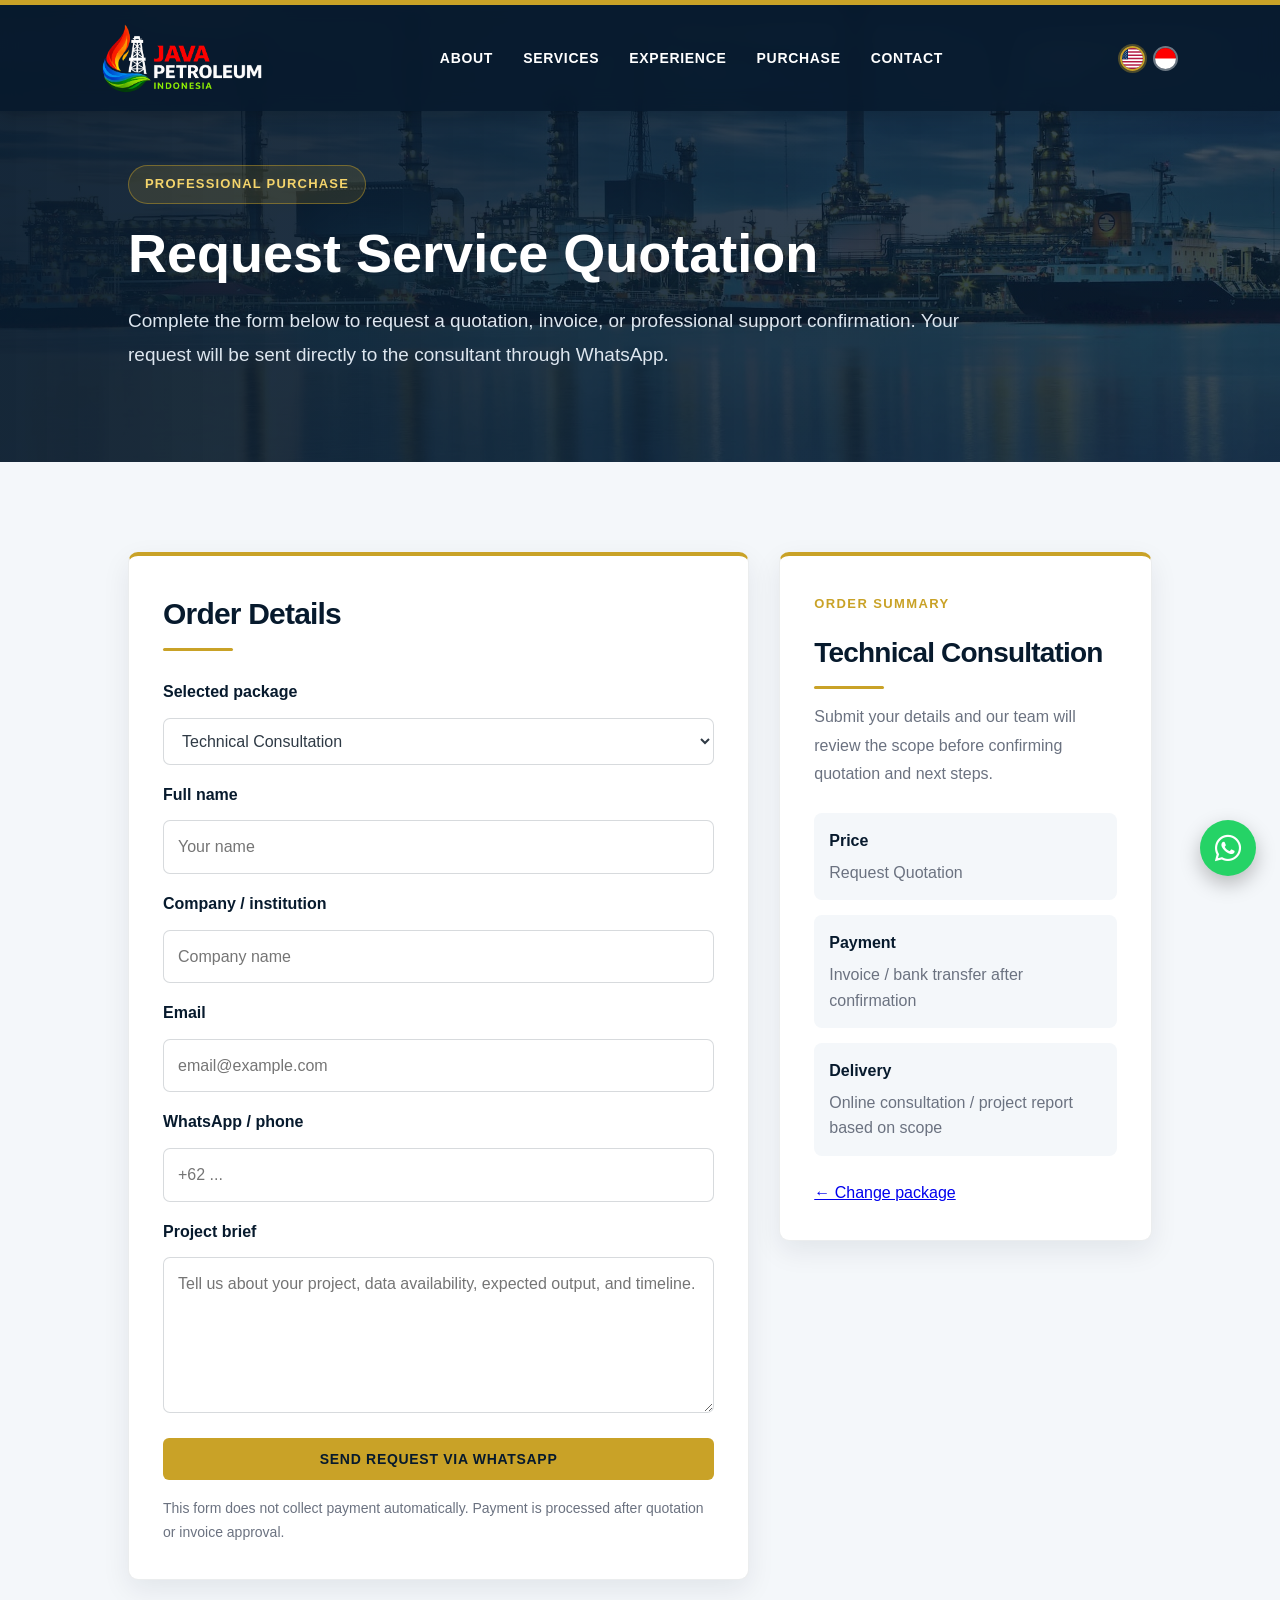
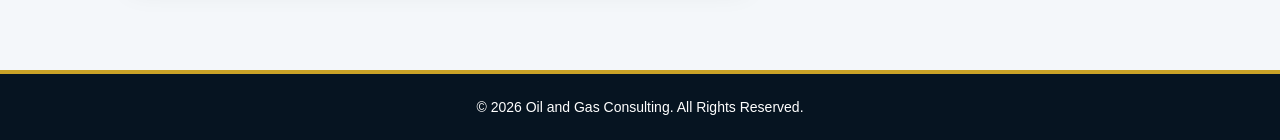
==== checkout.html @ 09db1e5b "Add files via upload" ====
<!DOCTYPE html>
<html lang="en">

<head>
    <meta charset="UTF-8">

    <title>Professional Purchase | Oil and Gas Consulting</title>

    <link rel="icon" type="image/png" href="css/assets/logotest.png">

    <meta name="viewport" content="width=device-width, initial-scale=1.0">

    <meta name="description"
        content="Request professional oil and gas consulting services, software support, quotation, or invoice confirmation.">

    <!-- FONT AWESOME -->
    <link rel="stylesheet"
        href="https://cdnjs.cloudflare.com/ajax/libs/font-awesome/6.5.1/css/all.min.css">

    <!-- CSS -->
    <link rel="stylesheet" href="css/style.css">
</head>

<body class="checkout-page">

    <!-- NAVBAR -->
    <nav id="navbar">

        <div class="logo">
            <a href="index.html" aria-label="Back to Home">
                <img src="css/assets/logotest2.png" alt="Java Petroleum Indonesia Logo">
            </a>
        </div>

        <ul id="navMenu">
            <li><a href="index.html#about" data-i18n="nav_about">About</a></li>
            <li><a href="index.html#services" data-i18n="nav_services">Services</a></li>
            <li><a href="index.html#experience" data-i18n="nav_experience">Experience</a></li>
            <li><a href="index.html#purchase" data-i18n="nav_purchase">Purchase</a></li>
            <li><a href="index.html#contact" data-i18n="nav_contact">Contact</a></li>
        </ul>

        <div class="nav-actions">
            <div class="lang-switcher">
                <button class="lang-btn active" data-lang="en" type="button" aria-label="English">
                    <img src="css/assets/us_flag_logo.png" alt="English Flag">
                </button>

                <button class="lang-btn" data-lang="id" type="button" aria-label="Bahasa Indonesia">
                    <img src="css/assets/id_flag_logo.png" alt="Indonesia Flag">
                </button>
            </div>

            <button class="menu-toggle" id="menuToggle" type="button" aria-label="Open navigation menu"
                aria-expanded="false">
                <i class="fa-solid fa-bars"></i>
            </button>
        </div>

    </nav>

    <!-- CHECKOUT HERO -->
    <header class="checkout-hero">
        <div class="checkout-hero-content">
            <span class="hero-label" data-i18n="checkout_label">Professional Purchase</span>

            <h1 data-i18n="checkout_title">Request Service Quotation</h1>

            <p data-i18n="checkout_desc">
                Complete the form below to request a quotation, invoice, or professional support confirmation.
                Your request will be sent directly to the consultant through WhatsApp.
            </p>
        </div>
    </header>

    <main>

        <section class="checkout-section">

            <div class="checkout-layout">

                <div class="checkout-card form-card">
                    <h2 data-i18n="checkout_form_title">Order Details</h2>

                    <form id="checkoutForm" class="checkout-form">

                        <label for="checkoutPlan" data-i18n="checkout_plan_label">Selected package</label>
                        <select id="checkoutPlan" name="plan" required>
                            <option value="consultation" data-i18n="checkout_option_consultation">Technical Consultation</option>
                            <option value="economic" data-i18n="checkout_option_economic">Economic Evaluation</option>
                            <option value="integrated" data-i18n="checkout_option_integrated">Integrated Advisory</option>
                            <option value="psc-software-support" data-i18n="checkout_option_psc">PSC Economic Software Support</option>
                            <option value="well-log-support" data-i18n="checkout_option_welllog">Well Log Display Software Support</option>
                        </select>

                        <label for="clientName" data-i18n="checkout_name_label">Full name</label>
                        <input type="text" id="clientName" name="clientName" placeholder="Your name" data-i18n-placeholder="checkout_name_placeholder" required>

                        <label for="companyName" data-i18n="checkout_company_label">Company / institution</label>
                        <input type="text" id="companyName" name="companyName" placeholder="Company name" data-i18n-placeholder="checkout_company_placeholder">

                        <label for="clientEmail" data-i18n="checkout_email_label">Email</label>
                        <input type="email" id="clientEmail" name="clientEmail" placeholder="email@example.com" required>

                        <label for="clientPhone" data-i18n="checkout_phone_label">WhatsApp / phone</label>
                        <input type="tel" id="clientPhone" name="clientPhone" placeholder="+62 ..." required>

                        <label for="projectBrief" data-i18n="checkout_brief_label">Project brief</label>
                        <textarea id="projectBrief" name="projectBrief" rows="5" placeholder="Tell us about your project, data availability, expected output, and timeline." data-i18n-placeholder="checkout_brief_placeholder" required></textarea>

                        <button type="submit" class="btn btn-primary checkout-submit" data-i18n="checkout_submit">
                            Send Request via WhatsApp
                        </button>

                        <p class="form-note" data-i18n="checkout_form_note">
                            This form does not collect payment automatically. Payment is processed after quotation or invoice approval.
                        </p>

                    </form>
                </div>

                <aside class="checkout-card summary-card">
                    <span class="section-label" data-i18n="checkout_summary_label">Order Summary</span>

                    <h2 id="checkoutSummaryTitle">Technical Consultation</h2>

                    <p id="checkoutSummaryDesc" data-i18n="checkout_summary_desc">
                        Submit your details and our team will review the scope before confirming quotation and next steps.
                    </p>

                    <div class="summary-list">
                        <div>
                            <strong data-i18n="checkout_summary_price_label">Price</strong>
                            <span id="checkoutPrice" data-i18n="package_price_quote">Request Quotation</span>
                        </div>

                        <div>
                            <strong data-i18n="checkout_summary_payment_label">Payment</strong>
                            <span data-i18n="checkout_summary_payment">Invoice / bank transfer after confirmation</span>
                        </div>

                        <div>
                            <strong data-i18n="checkout_summary_delivery_label">Delivery</strong>
                            <span data-i18n="checkout_summary_delivery">Online consultation / project report based on scope</span>
                        </div>
                    </div>

                    <a href="index.html#purchase" class="back-link" data-i18n="checkout_change_package">
                        ← Change package
                    </a>
                </aside>

            </div>

        </section>

    </main>

    <!-- FLOATING WHATSAPP -->
    <a href="https://wa.me/6285714393515?text=Hello%2C%20I%20would%20like%20to%20discuss%20an%20oil%20and%20gas%20consulting%20project."
        class="whatsapp-float" target="_blank" aria-label="Chat on WhatsApp">
        <i class="fa-brands fa-whatsapp"></i>
    </a>

    <!-- FOOTER -->
    <footer>
        <p>
            © <span id="currentYear">2026</span>
            <span data-i18n="footer_rights">Oil and Gas Consulting. All Rights Reserved.</span>
        </p>
    </footer>

    <!-- JS -->
    <script src="js/script.js"></script>

</body>

</html>
---- css/style.css ----
/* =========================
   RESET & ROOT
========================= */

:root {
    --primary: #071A2D;
    --secondary: #0E5E9C;
    --accent: #C9A227;
    --light: #F4F7FA;
    --soft-blue: #EAF1F8;
    --white: #ffffff;
    --text: #2F3A45;
    --muted: #6B7280;
}

* {
    margin: 0;
    padding: 0;
    box-sizing: border-box;
}

html {
    scroll-behavior: smooth;
}

body {
    font-family: 'Segoe UI', sans-serif;
    background: var(--light);
    color: var(--text);
    line-height: 1.6;
    overflow-x: hidden;
}

section {
    padding: 100px 10%;
    scroll-margin-top: 130px;
}

section h2 {
    color: var(--primary);
    font-size: 38px;
    letter-spacing: -0.8px;
    margin-bottom: 25px;
    position: relative;
}

section h2::after {
    content: "";
    display: block;
    width: 86px;
    height: 3px;
    background: var(--accent);
    margin-top: 12px;
    border-radius: 10px;
}

/* =========================
   NAVBAR
========================= */

#navbar {
    position: fixed;
    top: 0;
    left: 0;
    width: 100%;

    background: rgba(7, 26, 45, 0.88);
    backdrop-filter: blur(10px);

    border-top: 5px solid var(--accent);
    box-shadow: 0 4px 18px rgba(0, 0, 0, 0.18);

    z-index: 1000;

    padding: 18px 8%;

    display: flex;
    justify-content: space-between;
    align-items: center;

    transition: all 0.4s ease;
}

#navbar:hover {
    background: rgba(7, 26, 45, 0.95);
}

#navbar.sticky {
    padding: 8px 2%;
    background: rgba(7, 26, 45, 0.62);
    backdrop-filter: blur(0px);
    box-shadow: 0 4px 18px rgba(0, 0, 0, 0.18);
}

#navbar.sticky:hover {
    background: rgba(7, 26, 45, 0.85);
}

/* LOGO */

.logo {
    display: flex;
    align-items: center;
    flex-shrink: 0;
}

.logo img {
    height: 70px;
    width: auto;
    display: block;
    transition: 0.3s;
}

#navbar.sticky .logo img {
    height: 58px;
}

/* MENU */

#navMenu {
    display: flex;
    align-items: center;
    justify-content: center;
    gap: 30px;

    list-style: none;

    flex: 1;
}

#navMenu li {
    list-style: none;
    position: relative;
}

#navMenu a {
    position: relative;

    color: white;

    text-decoration: none;
    font-size: 14px;
    font-weight: 600;

    text-transform: uppercase;
    letter-spacing: 0.7px;

    transition: 0.3s;
}

#navMenu a::after {
    content: "";
    position: absolute;

    left: 0;
    bottom: -6px;

    width: 0;
    height: 2px;

    background: var(--accent);

    transition: 0.3s;
}

#navMenu a:hover::after,
#navMenu a.active::after {
    width: 100%;
}

#navMenu a:hover,
#navMenu a.active {
    color: var(--accent);
}

/* NAVBAR DROPDOWN */

.nav-dropdown {
    position: relative;
}

.dropdown-toggle {
    display: flex;
    align-items: center;
    gap: 7px;
}

.dropdown-toggle i {
    font-size: 11px;
    transition: 0.3s ease;
}

.dropdown-menu {
    position: absolute;

    top: calc(100% + 16px);
    left: 50%;

    min-width: 230px;

    background: rgba(7, 26, 45, 0.97);

    border-top: 3px solid var(--accent);
    border-radius: 8px;

    box-shadow: 0 12px 28px rgba(0, 0, 0, 0.25);

    list-style: none;

    padding: 10px 0;

    opacity: 0;
    visibility: hidden;
    pointer-events: none;

    transform: translateX(-50%) translateY(10px);

    transition: 0.3s ease;

    z-index: 1002;
}

.nav-dropdown:hover .dropdown-menu,
.nav-dropdown:focus-within .dropdown-menu {
    opacity: 1;
    visibility: visible;
    pointer-events: auto;

    transform: translateX(-50%) translateY(0);
}

.nav-dropdown:hover .dropdown-toggle i,
.nav-dropdown:focus-within .dropdown-toggle i {
    transform: rotate(180deg);
}

.dropdown-menu li {
    width: 100%;
}

.dropdown-menu a {
    display: block;

    padding: 12px 18px;

    color: white;

    font-size: 13px;
    font-weight: 600;

    text-transform: none;
    letter-spacing: 0.3px;

    white-space: nowrap;

    transition: 0.3s ease;
}

.dropdown-menu a::after {
    display: none !important;
}

.dropdown-menu a:hover {
    background: rgba(255, 255, 255, 0.08);
    color: var(--accent);
}

/* NAV ACTIONS */

.nav-actions {
    display: flex;
    align-items: center;
    gap: 12px;
    flex-shrink: 0;
}

/* LANGUAGE SWITCHER */

.lang-switcher {
    display: flex;
    align-items: center;
    gap: 8px;
}

.lang-btn {
    width: 25px;
    height: 25px;

    padding: 0;

    border: 2px solid rgba(255, 255, 255, 0.35);
    background: rgba(255, 255, 255, 0.08);

    border-radius: 50%;

    cursor: pointer;

    display: flex;
    align-items: center;
    justify-content: center;

    overflow: hidden;

    transition: 0.3s ease;
}

.lang-btn img {
    width: 100%;
    height: 100%;
    object-fit: cover;
    display: block;
}

.lang-btn:hover {
    transform: translateY(-2px);
    border-color: var(--accent);
}

.lang-btn.active {
    border-color: var(--accent);
    box-shadow: 0 0 0 2px rgba(201, 162, 39, 0.35);
}

/* MENU TOGGLE */

.menu-toggle {
    display: none;

    background: none;
    border: none;

    color: white;
    font-size: 26px;

    cursor: pointer;
}

/* =========================
   HERO
========================= */

.hero {
    background:
        linear-gradient(
            90deg,
            rgba(7, 26, 45, 0.92) 0%,
            rgba(7, 26, 45, 0.78) 45%,
            rgba(7, 26, 45, 0.45) 100%
        ),
        url('assets/header.jpg');

    background-size: cover;
    background-position: center;
    background-repeat: no-repeat;

    min-height: 100vh;

    display: flex;
    justify-content: flex-start;
    align-items: center;

    text-align: left;

    color: white;

    padding: 160px 10% 80px;

    opacity: 0;
    transform: translateY(40px);

    transition: 1.2s ease;
}

body.loaded .hero {
    opacity: 1;
    transform: translateY(0);
}

.hero-content {
    max-width: 780px;
}

.hero-label {
    display: inline-block;

    margin-bottom: 18px;

    padding: 8px 16px;

    background: rgba(201, 162, 39, 0.14);
    color: #F4D46B;

    border: 1px solid rgba(201, 162, 39, 0.45);
    border-radius: 50px;

    font-size: 13px;
    font-weight: 700;

    text-transform: uppercase;
    letter-spacing: 1.2px;
}

.hero h1 {
    font-size: 60px;
    line-height: 1.12;
    margin-bottom: 24px;
    font-weight: 700;

    text-shadow: 0 4px 15px rgba(0, 0, 0, 0.4);
}

.hero p {
    max-width: 720px;

    font-size: 21px;
    line-height: 1.8;

    color: #DDE6EF;
}

/* =========================
   BUTTONS
========================= */

.hero-buttons {
    margin-top: 35px;

    display: flex;
    justify-content: flex-start;
    gap: 18px;
    flex-wrap: wrap;
}

.btn {
    display: inline-block;

    padding: 13px 26px;

    border-radius: 6px;

    text-decoration: none;
    font-size: 14px;
    font-weight: 700;

    text-transform: uppercase;
    letter-spacing: 0.7px;

    transition: 0.3s;
}

.btn-primary {
    background: var(--accent);
    color: var(--primary);
}

.btn-primary:hover {
    background: #E0B93D;
    color: var(--primary);
    transform: translateY(-3px);
}

.btn-outline {
    border: 1.5px solid rgba(255, 255, 255, 0.85);
    color: white;
}

.btn-outline:hover {
    background: white;
    color: var(--primary);
    transform: translateY(-3px);
}

/* =========================
   ABOUT
========================= */

#about p {
    max-width: 1100px;

    font-size: 18px;
    line-height: 1.9;

    margin-bottom: 25px;

    color: #444;
}

.corporate-highlight {
    display: grid;
    grid-template-columns: repeat(3, 1fr);

    gap: 24px;

    margin-top: 40px;
}

.corporate-highlight div {
    background: white;

    padding: 28px;

    border-radius: 8px;

    border-top: 4px solid var(--accent);

    box-shadow: 0 8px 24px rgba(7, 26, 45, 0.08);
}

.corporate-highlight h3 {
    color: var(--primary);
    margin-bottom: 12px;
    font-size: 20px;
}

.corporate-highlight p {
    font-size: 16px !important;
    line-height: 1.8 !important;
    margin-bottom: 0 !important;
    color: var(--muted) !important;
}

/* =========================
   SERVICES
========================= */

.services {
    display: grid;

    grid-template-columns: repeat(auto-fit, minmax(280px, 1fr));

    gap: 30px;

    margin-top: 40px;
}

.card {
    background: #fff;

    padding: 35px 30px;

    border-radius: 8px;

    border: 1px solid rgba(7, 26, 45, 0.08);
    border-top: 4px solid var(--secondary);

    box-shadow: 0 8px 24px rgba(7, 26, 45, 0.08);

    transition: 0.4s ease;

    opacity: 0;
    transform: translateY(40px);
}

.card.show {
    opacity: 1;
    transform: translateY(0);
}

.card:hover {
    transform: translateY(-8px);
    box-shadow: 0 14px 32px rgba(7, 26, 45, 0.12);
}

.icon {
    font-size: 46px;

    color: var(--secondary);

    margin-bottom: 20px;

    transition: 0.3s;
}

.card:hover .icon {
    transform: scale(1.08);
}

.card h3 {
    color: var(--primary);

    margin-bottom: 15px;

    line-height: 1.4;

    font-size: 21px;
}

.card p {
    line-height: 1.8;
    color: var(--muted);

    margin-bottom: 15px;
}

.card ul {
    padding-left: 18px;
}

.card li {
    margin-bottom: 10px;
}

.card li a {
    color: var(--secondary);

    text-decoration: none;

    font-weight: 600;

    transition: 0.3s;
}

.card li a:hover {
    text-decoration: underline;
}

/* =========================
   EXPERIENCE
========================= */

#experience p {
    font-size: 18px;

    line-height: 1.9;

    max-width: 1000px;

    color: #444;
}

/* =========================
   CONTACT
========================= */

.contact-box {
    background: white;

    padding: 35px;

    border-radius: 8px;

    box-shadow: 0 5px 20px rgba(0, 0, 0, 0.08);

    max-width: 650px;

    transition: 0.3s;
}

.contact-box:hover {
    transform: translateY(-5px);
}

.contact-box p {
    margin-bottom: 18px;
    font-size: 17px;
}

.contact-box p:last-child {
    margin-bottom: 0;
}

.contact-box a {
    color: var(--secondary);

    text-decoration: none;

    transition: 0.3s;
}

.contact-box a:hover {
    text-decoration: underline;
}

/* =========================
   WHY CORPORATE SECTION
========================= */

.why-corporate {
    background: var(--primary);
    color: white;

    display: grid;
    grid-template-columns: 1fr 1.2fr;

    gap: 50px;

    align-items: center;
}

.section-label {
    display: inline-block;

    margin-bottom: 16px;

    color: var(--accent);

    font-size: 13px;
    font-weight: 800;

    text-transform: uppercase;
    letter-spacing: 1.4px;
}

.why-content h2 {
    color: white;
    margin-bottom: 22px;
}

.why-content h2::after {
    background: var(--accent);
}

.why-content p {
    font-size: 18px;
    color: #DDE6EF;
    line-height: 1.9;
}

.why-list {
    display: grid;
    gap: 22px;
}

.why-item {
    background: rgba(255, 255, 255, 0.06);

    padding: 28px;

    border-radius: 8px;

    border-left: 4px solid var(--accent);
}

.why-item h3 {
    color: var(--accent);
    margin-bottom: 10px;
}

.why-item p {
    color: #DDE6EF;
    line-height: 1.8;
}

/* =========================
   SELECTED EXPERIENCE
========================= */

.selected-experience {
    background: var(--light);
}

.section-intro {
    max-width: 950px;
    font-size: 18px;
    line-height: 1.9;
    color: #444;
    margin-bottom: 45px;
}

.experience-grid {
    display: grid;
    grid-template-columns: repeat(auto-fit, minmax(260px, 1fr));

    gap: 28px;
}

.experience-card {
    background: white;

    padding: 32px 28px;

    border-radius: 8px;

    border: 1px solid rgba(7, 26, 45, 0.08);
    border-top: 4px solid var(--accent);

    box-shadow: 0 8px 24px rgba(7, 26, 45, 0.08);

    transition: 0.3s ease;
}

.experience-card:hover {
    transform: translateY(-8px);
    box-shadow: 0 14px 32px rgba(7, 26, 45, 0.14);
}

.experience-tag {
    display: inline-block;

    margin-bottom: 16px;

    padding: 6px 12px;

    background: #EEF2F7;
    color: var(--secondary);

    border-radius: 50px;

    font-size: 12px;
    font-weight: 800;

    text-transform: uppercase;
    letter-spacing: 0.8px;
}

.experience-card h3 {
    color: var(--primary);

    font-size: 21px;
    line-height: 1.4;

    margin-bottom: 14px;
}

.experience-card p {
    color: var(--muted);

    line-height: 1.8;
}

/* =========================
   CONSULTANT PROFILE
========================= */

.consultant-profile {
    background: white;
}

.profile-wrapper {
    display: grid;
    grid-template-columns: 220px 1fr;

    gap: 45px;

    align-items: center;

    background: var(--primary);

    padding: 55px;

    border-radius: 10px;

    box-shadow: 0 12px 34px rgba(7, 26, 45, 0.18);
}

.profile-icon {
    width: 160px;
    height: 160px;

    border-radius: 50%;

    background: rgba(201, 162, 39, 0.12);
    color: var(--accent);

    display: flex;
    align-items: center;
    justify-content: center;

    font-size: 70px;

    border: 2px solid rgba(201, 162, 39, 0.35);
}

.profile-content h2 {
    color: white;
    margin-bottom: 20px;
}

.profile-content h2::after {
    background: var(--accent);
}

.profile-content p {
    color: #DDE6EF;

    font-size: 18px;
    line-height: 1.9;

    margin-bottom: 28px;
}

.profile-points {
    display: flex;
    flex-wrap: wrap;

    gap: 12px;
}

.profile-points span {
    background: rgba(255, 255, 255, 0.08);
    color: #F4D46B;

    padding: 9px 14px;

    border-radius: 50px;

    font-size: 14px;
    font-weight: 700;
}

/* =========================
   FAQ SECTION
========================= */

.faq-section {
    background: var(--light);
}

.faq-list {
    max-width: 950px;

    display: grid;
    gap: 16px;
}

.faq-item {
    background: white;

    border-radius: 8px;

    border: 1px solid rgba(7, 26, 45, 0.08);

    box-shadow: 0 6px 20px rgba(7, 26, 45, 0.06);

    overflow: hidden;
}

.faq-item summary {
    padding: 22px 26px;

    cursor: pointer;

    color: var(--primary);

    font-size: 18px;
    font-weight: 700;

    list-style: none;

    position: relative;
}

.faq-item summary::-webkit-details-marker {
    display: none;
}

.faq-item summary::after {
    content: "+";

    position: absolute;
    right: 26px;
    top: 50%;

    transform: translateY(-50%);

    color: var(--accent);

    font-size: 28px;
    font-weight: 400;
}

.faq-item[open] summary::after {
    content: "−";
}

.faq-item p {
    padding: 0 26px 24px;

    color: var(--muted);

    line-height: 1.8;
}

/* =========================
   FLOATING WHATSAPP
========================= */

.whatsapp-float {
    position: fixed;

    right: 24px;
    bottom: 24px;

    width: 56px;
    height: 56px;

    background: #25D366;
    color: white;

    border-radius: 50%;

    display: flex;
    align-items: center;
    justify-content: center;

    font-size: 30px;

    text-decoration: none;

    box-shadow: 0 8px 20px rgba(0, 0, 0, 0.25);

    z-index: 999;

    transition: 0.3s;
}

.whatsapp-float:hover {
    transform: scale(1.08);
}

/* =========================
   FOOTER
========================= */

footer {
    background: #061421;

    color: white;

    text-align: center;

    padding: 22px;

    font-size: 14px;

    border-top: 4px solid var(--accent);
}

/* =========================
   REVEAL ANIMATION
========================= */

section h2,
section p {
    opacity: 0;
    transform: translateY(30px);

    transition: 0.8s ease;
}

section h2.show,
section p.show {
    opacity: 1;
    transform: translateY(0);
}

.experience-card,
.profile-wrapper,
.faq-item {
    opacity: 0;
    transform: translateY(35px);
    transition: 0.8s ease;
}

.experience-card.show,
.profile-wrapper.show,
.faq-item.show {
    opacity: 1;
    transform: translateY(0);
}

/* =========================
   RESPONSIVE TABLET
========================= */

@media (max-width: 992px) {
    .hero h1 {
        font-size: 52px;
    }

    .hero p {
        font-size: 21px;
    }
}

/* =========================
   RESPONSIVE MOBILE LARGE
========================= */

@media (max-width: 900px) {
    .hero {
        text-align: center;
        justify-content: center;
        padding-left: 8%;
        padding-right: 8%;
    }

    .hero p {
        margin: 0 auto;
    }

    .hero-buttons {
        justify-content: center;
    }

    .corporate-highlight {
        grid-template-columns: 1fr;
    }

    .why-corporate {
        grid-template-columns: 1fr;
    }
}

/* =========================
   RESPONSIVE MOBILE
========================= */

@media (max-width: 768px) {

    #navbar {
        padding: 14px 6%;
    }

    #navbar.sticky {
        padding: 12px 6%;
    }

    .logo img {
        height: 55px;
    }

    #navbar.sticky .logo img {
        height: 50px;
    }

    .menu-toggle {
        display: block;
    }

    .lang-btn {
        width: 25px;
        height: 25px;
    }

    #navMenu {
        position: absolute;

        top: 100%;
        left: 0;

        width: 100%;

        background: rgba(7, 26, 45, 0.98);

        flex-direction: column;

        gap: 0;

        padding: 0;

        max-height: 0;
        overflow: hidden;

        transition: max-height 0.4s ease;
    }

    #navMenu.open {
        max-height: 520px;
    }

    #navMenu li {
        width: 100%;
        text-align: center;
    }

    #navMenu li a {
        display: block;

        padding: 16px;

        border-top: 1px solid rgba(255, 255, 255, 0.1);
    }

    #navMenu a::after {
        display: none;
    }

    .nav-dropdown {
        width: 100%;
    }

    .nav-dropdown .dropdown-toggle {
        display: flex;
        justify-content: center;
        align-items: center;
    }

    .dropdown-menu {
        position: static;

        min-width: 100%;

        transform: none;

        background: rgba(255, 255, 255, 0.04);

        border-top: none;
        border-radius: 0;

        box-shadow: none;

        padding: 0;

        opacity: 0;
        visibility: hidden;
        pointer-events: none;

        max-height: 0;
        overflow: hidden;

        transition: 0.3s ease;
    }

    .nav-dropdown:hover .dropdown-menu,
    .nav-dropdown:focus-within .dropdown-menu {
        opacity: 1;
        visibility: visible;
        pointer-events: auto;

        max-height: 220px;

        transform: none;
    }

    .dropdown-menu a {
        padding: 13px 16px 13px 34px !important;

        font-size: 13px;

        color: #DDE6EF;

        border-top: 1px solid rgba(255, 255, 255, 0.08);
    }

    .dropdown-menu a:hover {
        background: rgba(255, 255, 255, 0.08);
        color: var(--accent);
    }

    .hero {
        min-height: 90vh;
        padding-top: 140px;
    }

    .hero h1 {
        font-size: 40px;
    }

    .hero p {
        font-size: 18px;
    }

    section {
        padding: 80px 8%;
    }

    section h2 {
        font-size: 32px;
    }

    .contact-box {
        padding: 28px;
    }

    .profile-wrapper {
        grid-template-columns: 1fr;

        padding: 38px 28px;

        text-align: center;
    }

    .profile-icon {
        margin: 0 auto;

        width: 130px;
        height: 130px;

        font-size: 56px;
    }

    .profile-content h2::after {
        margin-left: auto;
        margin-right: auto;
    }

    .profile-points {
        justify-content: center;
    }

    .faq-item summary {
        padding-right: 58px;
        font-size: 16px;
    }
}

/* =========================
   RESPONSIVE SMALL MOBILE
========================= */

@media (max-width: 480px) {
    .hero h1 {
        font-size: 34px;
    }

    .hero p {
        font-size: 16px;
    }

    .btn {
        width: 100%;
        max-width: 260px;
        text-align: center;
    }

    .services {
        grid-template-columns: 1fr;
    }

    .whatsapp-float {
        width: 50px;
        height: 50px;

        font-size: 26px;

        right: 18px;
        bottom: 18px;
    }
}
/* =========================
   PROFESSIONAL PURCHASE
========================= */

.purchase-section {
    background: white;
}

.purchase-steps {
    display: grid;
    grid-template-columns: repeat(3, 1fr);
    gap: 18px;
    margin-bottom: 42px;
}

.purchase-step {
    background: var(--light);
    border-left: 4px solid var(--accent);
    border-radius: 8px;
    padding: 20px 22px;
    display: flex;
    align-items: center;
    gap: 14px;
    box-shadow: 0 6px 18px rgba(7, 26, 45, 0.05);
}

.purchase-step strong {
    color: var(--accent);
    font-size: 22px;
    letter-spacing: 0.5px;
}

.purchase-step span {
    color: var(--primary);
    font-weight: 700;
}

.pricing-grid {
    display: grid;
    grid-template-columns: repeat(3, 1fr);
    gap: 28px;
}

.pricing-card {
    background: var(--light);
    border: 1px solid rgba(7, 26, 45, 0.08);
    border-top: 4px solid var(--secondary);
    border-radius: 10px;
    padding: 34px 28px;
    display: flex;
    flex-direction: column;
    min-height: 100%;
    box-shadow: 0 10px 28px rgba(7, 26, 45, 0.08);
    transition: 0.3s ease;
    opacity: 0;
    transform: translateY(35px);
}

.pricing-card.show {
    opacity: 1;
    transform: translateY(0);
}

.pricing-card:hover {
    transform: translateY(-8px);
    box-shadow: 0 16px 36px rgba(7, 26, 45, 0.14);
}

.pricing-card.featured {
    background: white;
    border-top-color: var(--accent);
    position: relative;
}

.pricing-badge {
    display: inline-block;
    margin-bottom: 16px;
    padding: 6px 12px;
    background: #EEF2F7;
    color: var(--secondary);
    border-radius: 50px;
    font-size: 12px;
    font-weight: 800;
    text-transform: uppercase;
    letter-spacing: 0.8px;
}

.pricing-card.featured .pricing-badge {
    background: rgba(201, 162, 39, 0.14);
    color: var(--primary);
}

.pricing-card h3 {
    color: var(--primary);
    font-size: 24px;
    line-height: 1.35;
    margin-bottom: 12px;
}

.pricing-card p {
    color: var(--muted);
    line-height: 1.8;
    margin-bottom: 22px;
}

.price {
    color: var(--primary);
    font-size: 24px;
    font-weight: 800;
    margin-bottom: 20px;
}

.pricing-card ul {
    padding-left: 20px;
    margin-bottom: 28px;
}

.pricing-card li {
    color: #444;
    line-height: 1.7;
    margin-bottom: 10px;
}

.pricing-card .btn {
    margin-top: auto;
    text-align: center;
}

.purchase-note {
    margin-top: 34px;
    background: rgba(7, 26, 45, 0.04);
    border: 1px solid rgba(7, 26, 45, 0.08);
    border-left: 4px solid var(--accent);
    border-radius: 8px;
    padding: 18px 22px;
    display: flex;
    align-items: flex-start;
    gap: 12px;
    color: var(--primary);
    line-height: 1.7;
}

.purchase-note i {
    color: var(--accent);
    margin-top: 4px;
}

/* =========================
   CHECKOUT PAGE
========================= */

.checkout-page section h2,
.checkout-page section p {
    opacity: 1;
    transform: none;
}

.checkout-hero {
    background:
        linear-gradient(
            90deg,
            rgba(7, 26, 45, 0.94),
            rgba(7, 26, 45, 0.78)
        ),
        url('assets/header.jpg');
    background-size: cover;
    background-position: center;
    color: white;
    padding: 165px 10% 90px;
}

.checkout-hero-content {
    max-width: 850px;
}

.checkout-hero h1 {
    font-size: 54px;
    line-height: 1.15;
    margin-bottom: 20px;
}

.checkout-hero p {
    color: #DDE6EF;
    font-size: 19px;
    line-height: 1.8;
}

.checkout-section {
    background: var(--light);
    padding: 90px 10%;
}

.checkout-layout {
    display: grid;
    grid-template-columns: 1.25fr 0.75fr;
    gap: 30px;
    align-items: start;
}

.checkout-card {
    background: white;
    border-radius: 10px;
    border: 1px solid rgba(7, 26, 45, 0.08);
    border-top: 4px solid var(--accent);
    padding: 34px;
    box-shadow: 0 10px 28px rgba(7, 26, 45, 0.08);
}

.checkout-card h2 {
    color: var(--primary);
    font-size: 30px;
    margin-bottom: 24px;
}

.checkout-card h2::after {
    content: "";
    display: block;
    width: 70px;
    height: 3px;
    background: var(--accent);
    margin-top: 10px;
    border-radius: 10px;
}

.checkout-form {
    display: grid;
    gap: 13px;
}

.checkout-form label {
    color: var(--primary);
    font-weight: 700;
    margin-top: 4px;
}

.checkout-form input,
.checkout-form select,
.checkout-form textarea {
    width: 100%;
    border: 1px solid rgba(7, 26, 45, 0.16);
    border-radius: 7px;
    padding: 13px 14px;
    font: inherit;
    color: var(--text);
    background: white;
    outline: none;
    transition: 0.25s ease;
}

.checkout-form input:focus,
.checkout-form select:focus,
.checkout-form textarea:focus {
    border-color: var(--secondary);
    box-shadow: 0 0 0 3px rgba(14, 94, 156, 0.12);
}

.checkout-submit {
    border: none;
    cursor: pointer;
    margin-top: 12px;
}

.form-note {
    color: var(--muted);
    font-size: 14px;
    line-height: 1.7;
    margin-top: 4px;
}

.summary-card {
    position: sticky;
    top: 120px;
}

.summary-card h2 {
    font-size: 28px;
    margin-bottom: 14px;
}

.summary-card p {
    color: var(--muted);
    line-height: 1.8;
    margin-bottom: 24px;
}

.summary-list {
    display: grid;
    gap: 15px;
    margin-bottom: 24px;
}

.summary-list div {
    background: var(--light);
    padding: 15px;
    border-radius: 8px;
    display: grid;
    gap: 6px;
}

.summary-list strong {
    color: var(--primary);
}

.summary-list span {
    color: var(--muted);
    line-height: 1.6;
}

@media (max-width: 992px) {
    .pricing-grid,
    .purchase-steps,
    .checkout-layout {
        grid-template-columns: 1fr;
    }

    .summary-card {
        position: static;
    }
}

@media (max-width: 768px) {
    .checkout-hero {
        padding: 145px 8% 75px;
        text-align: center;
    }

    .checkout-hero h1 {
        font-size: 38px;
    }

    .checkout-hero p {
        font-size: 17px;
    }

    .checkout-section {
        padding: 75px 8%;
    }

    .checkout-card {
        padding: 28px 22px;
    }

    .purchase-note {
        align-items: flex-start;
    }
}
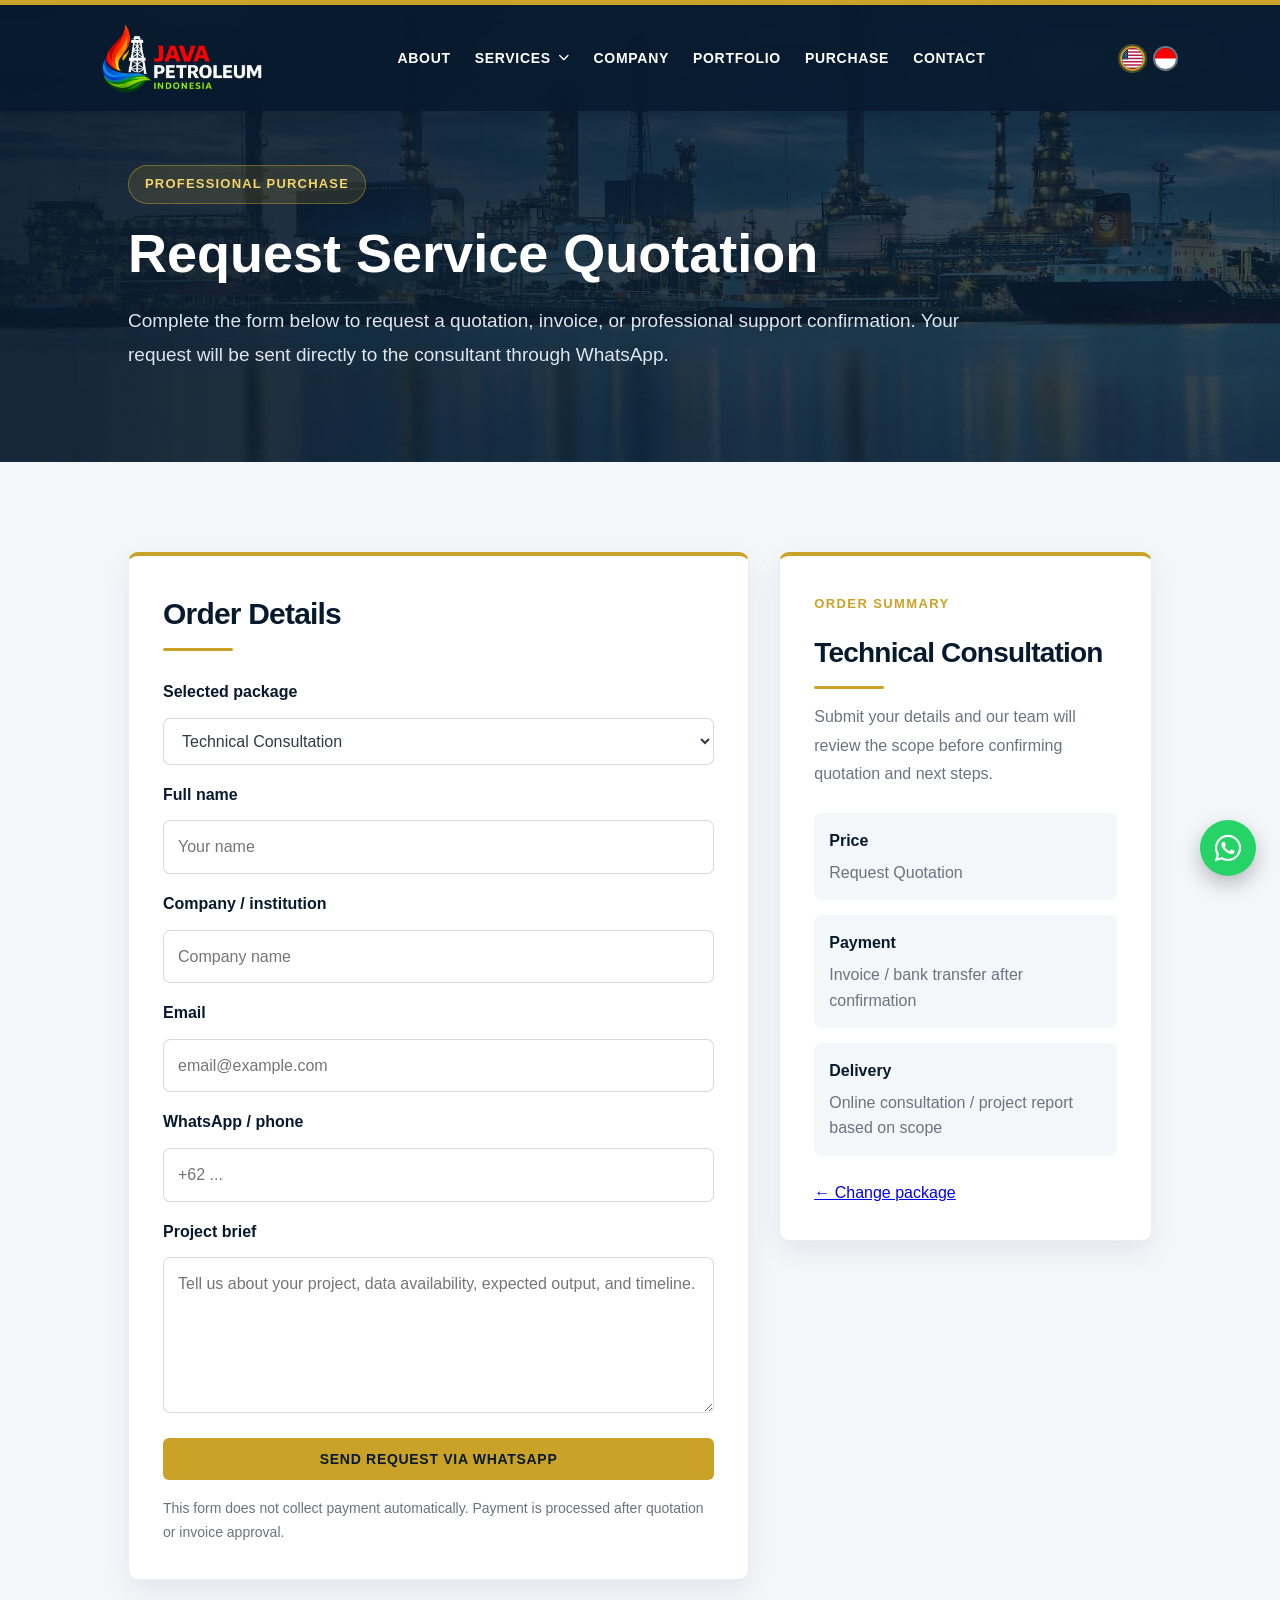
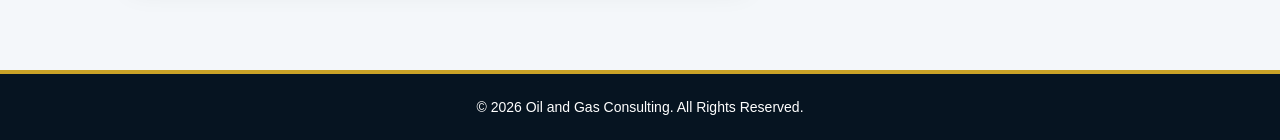
==== commit 5840b5bc: "Add files via upload" ====
--- a/checkout.html
+++ b/checkout.html
@@ -34,8 +34,23 @@
 
         <ul id="navMenu">
             <li><a href="index.html#about" data-i18n="nav_about">About</a></li>
-            <li><a href="index.html#services" data-i18n="nav_services">Services</a></li>
-            <li><a href="index.html#experience" data-i18n="nav_experience">Experience</a></li>
+
+            <li class="nav-dropdown">
+                <a href="services-detail.html" class="dropdown-toggle">
+                    <span data-i18n="nav_services">Services</span>
+                    <i class="fa-solid fa-chevron-down"></i>
+                </a>
+
+                <ul class="dropdown-menu">
+                    <li><a href="services-detail.html" data-i18n="dropdown_services_detail">Explore Services</a></li>
+                    <li><a href="index.html#service-1" data-i18n="dropdown_service_1">Reservoir & Production</a></li>
+                    <li><a href="index.html#service-2" data-i18n="dropdown_service_2">Economic & Fiscal</a></li>
+                    <li><a href="index.html#service-3" data-i18n="dropdown_service_3">Field Development</a></li>
+                </ul>
+            </li>
+
+            <li><a href="company-profile.html" data-i18n="nav_company">Company</a></li>
+            <li><a href="portfolio.html" data-i18n="nav_portfolio">Portfolio</a></li>
             <li><a href="index.html#purchase" data-i18n="nav_purchase">Purchase</a></li>
             <li><a href="index.html#contact" data-i18n="nav_contact">Contact</a></li>
         </ul>
@@ -171,6 +186,8 @@
     </footer>
 
     <!-- JS -->
+    <script src="js/lang/en.js"></script>
+    <script src="js/lang/id.js"></script>
     <script src="js/script.js"></script>
 
 </body>
--- a/css/style.css
+++ b/css/style.css
@@ -121,7 +121,7 @@
     display: flex;
     align-items: center;
     justify-content: center;
-    gap: 30px;
+    gap: 24px;
 
     list-style: none;
 
@@ -1674,3 +1674,380 @@
         align-items: flex-start;
     }
 }
+
+
+/* =========================
+   INNER PAGES: COMPANY & PORTFOLIO
+========================= */
+
+.logo a {
+    display: inline-flex;
+    align-items: center;
+}
+
+.inner-page-hero {
+    min-height: 72vh;
+    background:
+        linear-gradient(
+            90deg,
+            rgba(7, 26, 45, 0.95),
+            rgba(7, 26, 45, 0.72)
+        ),
+        url('assets/header.jpg');
+
+    background-size: cover;
+    background-position: center;
+    background-repeat: no-repeat;
+
+    color: white;
+
+    display: flex;
+    align-items: center;
+
+    padding: 165px 10% 90px;
+}
+
+.inner-hero-content {
+    max-width: 880px;
+}
+
+.inner-hero-content h1 {
+    font-size: 56px;
+    line-height: 1.15;
+    margin-bottom: 22px;
+    color: white;
+}
+
+.inner-hero-content p {
+    font-size: 20px;
+    line-height: 1.8;
+    color: #DDE6EF;
+    max-width: 820px;
+}
+
+.two-column-layout {
+    display: grid;
+    grid-template-columns: 1.05fr 0.95fr;
+    gap: 46px;
+    align-items: center;
+}
+
+.two-column-layout p,
+.detail-intro p {
+    font-size: 18px;
+    line-height: 1.9;
+    color: #444;
+    margin-bottom: 18px;
+}
+
+.company-card,
+.value-card,
+.portfolio-card,
+.fact-card,
+.capability-card,
+.cta-panel {
+    opacity: 0;
+    transform: translateY(35px);
+    transition: 0.8s ease;
+}
+
+.company-card.show,
+.value-card.show,
+.portfolio-card.show,
+.fact-card.show,
+.capability-card.show,
+.cta-panel.show {
+    opacity: 1;
+    transform: translateY(0);
+}
+
+.company-card,
+.value-card,
+.portfolio-card {
+    background: white;
+    border-radius: 8px;
+    border: 1px solid rgba(7, 26, 45, 0.08);
+    border-top: 4px solid var(--accent);
+    box-shadow: 0 8px 24px rgba(7, 26, 45, 0.08);
+    padding: 32px 28px;
+}
+
+.company-card h3,
+.value-card h3,
+.portfolio-card h3 {
+    color: var(--primary);
+    font-size: 22px;
+    line-height: 1.4;
+    margin-bottom: 14px;
+}
+
+.company-card p,
+.value-card p,
+.portfolio-card p {
+    color: var(--muted);
+    line-height: 1.8;
+}
+
+.identity-card {
+    border-top-color: var(--secondary);
+}
+
+.identity-list {
+    list-style: none;
+    padding: 0;
+    display: grid;
+    gap: 16px;
+}
+
+.identity-list li {
+    color: var(--muted);
+    line-height: 1.7;
+    border-bottom: 1px solid rgba(7, 26, 45, 0.08);
+    padding-bottom: 12px;
+}
+
+.identity-list li:last-child {
+    border-bottom: none;
+    padding-bottom: 0;
+}
+
+.identity-list strong {
+    color: var(--primary);
+}
+
+.company-facts-section {
+    background: var(--primary);
+    padding-top: 65px;
+    padding-bottom: 65px;
+}
+
+.fact-grid {
+    display: grid;
+    grid-template-columns: repeat(3, 1fr);
+    gap: 24px;
+}
+
+.fact-card {
+    background: rgba(255, 255, 255, 0.06);
+    border-left: 4px solid var(--accent);
+    border-radius: 8px;
+    padding: 26px;
+    color: white;
+}
+
+.fact-card strong {
+    display: block;
+    color: var(--accent);
+    font-size: 24px;
+    margin-bottom: 12px;
+}
+
+.fact-card span {
+    color: #DDE6EF;
+    line-height: 1.8;
+    font-weight: 600;
+}
+
+.mission-grid,
+.value-grid {
+    display: grid;
+    grid-template-columns: repeat(auto-fit, minmax(280px, 1fr));
+    gap: 28px;
+}
+
+.card-icon {
+    width: 58px;
+    height: 58px;
+    border-radius: 50%;
+    background: #EEF2F7;
+    color: var(--secondary);
+    display: flex;
+    align-items: center;
+    justify-content: center;
+    font-size: 26px;
+    margin-bottom: 20px;
+}
+
+.values-section,
+.portfolio-intro-section {
+    background: var(--light);
+}
+
+.competency-section,
+.capability-summary-section {
+    background: white;
+}
+
+.profile-list {
+    display: grid;
+    gap: 14px;
+}
+
+.profile-list div {
+    background: var(--light);
+    border-left: 4px solid var(--accent);
+    border-radius: 8px;
+    padding: 18px 20px;
+    display: flex;
+    align-items: flex-start;
+    gap: 14px;
+    color: var(--primary);
+    font-weight: 700;
+}
+
+.profile-list i {
+    color: var(--accent);
+    margin-top: 4px;
+}
+
+.page-cta-section {
+    background: var(--light);
+}
+
+.cta-panel {
+    background: var(--primary);
+    color: white;
+    border-radius: 10px;
+    padding: 52px;
+    box-shadow: 0 12px 34px rgba(7, 26, 45, 0.16);
+}
+
+.cta-panel h2 {
+    color: white;
+    margin-bottom: 18px;
+}
+
+.cta-panel h2::after {
+    background: var(--accent);
+}
+
+.cta-panel p {
+    color: #DDE6EF;
+    max-width: 850px;
+    font-size: 18px;
+    line-height: 1.9;
+    margin-bottom: 28px;
+}
+
+.light-panel {
+    background: white;
+    color: var(--text);
+    border-top: 4px solid var(--accent);
+}
+
+.light-panel h2 {
+    color: var(--primary);
+}
+
+.light-panel p {
+    color: var(--muted);
+}
+
+.portfolio-grid {
+    display: grid;
+    grid-template-columns: repeat(auto-fit, minmax(300px, 1fr));
+    gap: 28px;
+}
+
+.portfolio-card {
+    position: relative;
+    overflow: hidden;
+}
+
+.portfolio-card:hover {
+    transform: translateY(-8px);
+    box-shadow: 0 14px 32px rgba(7, 26, 45, 0.14);
+}
+
+.portfolio-tag {
+    display: inline-block;
+    margin-bottom: 18px;
+    padding: 6px 12px;
+    background: #EEF2F7;
+    color: var(--secondary);
+    border-radius: 50px;
+    font-size: 12px;
+    font-weight: 800;
+    text-transform: uppercase;
+    letter-spacing: 0.8px;
+}
+
+.portfolio-icon {
+    color: var(--secondary);
+    font-size: 38px;
+    margin-bottom: 16px;
+}
+
+.portfolio-card ul {
+    margin-top: 18px;
+    padding-left: 20px;
+}
+
+.portfolio-card li {
+    margin-bottom: 9px;
+    color: #444;
+    line-height: 1.6;
+}
+
+.capability-grid {
+    display: grid;
+    grid-template-columns: repeat(2, 1fr);
+    gap: 18px;
+}
+
+.capability-card {
+    background: var(--light);
+    border-radius: 8px;
+    border-left: 4px solid var(--accent);
+    padding: 24px;
+    color: var(--primary);
+    font-weight: 800;
+    line-height: 1.6;
+}
+
+.confidentiality-section {
+    background: var(--light);
+}
+
+@media (max-width: 1050px) {
+    #navMenu {
+        gap: 20px;
+    }
+
+    #navMenu a {
+        font-size: 13px;
+    }
+}
+
+@media (max-width: 900px) {
+    .two-column-layout,
+    .fact-grid,
+    .capability-grid {
+        grid-template-columns: 1fr;
+    }
+}
+
+@media (max-width: 768px) {
+    .inner-page-hero {
+        padding: 145px 8% 75px;
+        text-align: center;
+    }
+
+    .inner-hero-content h1 {
+        font-size: 38px;
+    }
+
+    .inner-hero-content p {
+        font-size: 17px;
+    }
+
+    .cta-panel {
+        padding: 38px 28px;
+        text-align: center;
+    }
+
+    .cta-panel h2::after {
+        margin-left: auto;
+        margin-right: auto;
+    }
+}
